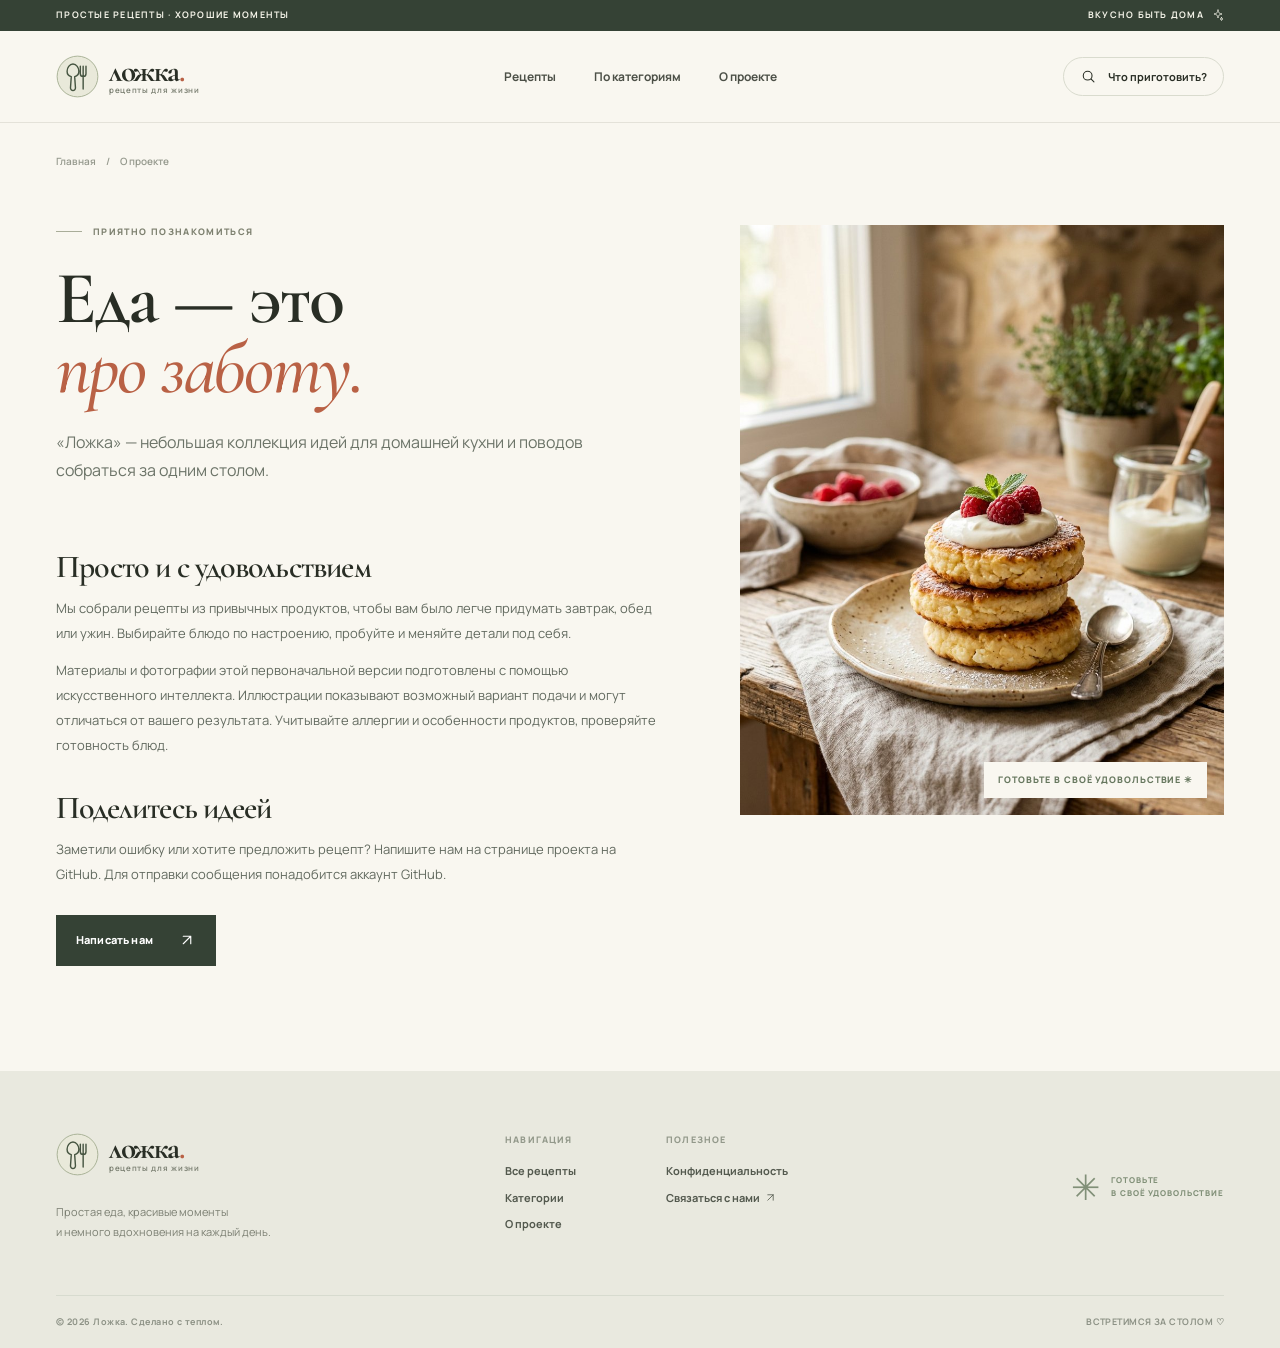
==== about.html @ 72c4e896 "Build home cooking recipe website Co-authored-by: arena-agent <297053741+arena-agent@users.noreply.g" ====
<!doctype html>
<html lang="ru" class="no-js">
<head>
  <meta charset="utf-8"><meta name="viewport" content="width=device-width, initial-scale=1">
  <title>О проекте — Ложка</title><meta name="description" content="Знакомьтесь с «Ложкой»: коллекцией простых идей для домашней кухни.">
  <meta name="theme-color" content="#f9f7f0"><link rel="canonical" href="https://denwot434536.github.io/about.html">
  <meta property="og:type" content="website"><meta property="og:locale" content="ru_RU"><meta property="og:site_name" content="Ложка">
  <meta property="og:title" content="О проекте — Ложка"><meta property="og:description" content="Знакомьтесь с «Ложкой»: коллекцией простых идей для домашней кухни."><meta property="og:url" content="https://denwot434536.github.io/about.html"><meta property="og:image" content="https://denwot434536.github.io/assets/images/pancakes.jpg">
  <meta name="twitter:card" content="summary_large_image"><link rel="icon" href="assets/favicon.svg" type="image/svg+xml">
  <link rel="stylesheet" href="assets/css/styles.css">
  <script>document.documentElement.classList.replace('no-js','js');</script>
  <script src="assets/js/main.js" defer></script>
</head>
<body><a class="skip-link" href="#main">Перейти к содержанию</a>
    <div class="announcement"><div class="shell announcement-inner"><span>ПРОСТЫЕ РЕЦЕПТЫ · ХОРОШИЕ МОМЕНТЫ</span><span>ВКУСНО БЫТЬ ДОМА <svg class="icon" viewBox="0 0 24 24" fill="none" stroke="currentColor" stroke-width="1.5" stroke-linecap="round" stroke-linejoin="round" aria-hidden="true"><path d="M12 2c.6 5.5 2.5 7.4 8 8-5.5.6-7.4 2.5-8 8-.6-5.5-2.5-7.4-8-8 5.5-.6 7.4-2.5 8-8ZM19 17c.2 2 1 2.8 3 3-2 .2-2.8 1-3 3-.2-2-1-2.8-3-3 2-.2 2.8-1 3-3Z"/></svg></span></div></div>
    <header class="site-header"><div class="shell header-inner">
      <a class="brand" href="index.html" aria-label="Ложка — на главную">
      <span class="brand-mark" aria-hidden="true"><svg viewBox="0 0 38 38" fill="none"><circle cx="19" cy="19" r="18"/><path d="M15 8c-3.1 0-5.2 3.3-5.2 6.3 0 2.9 1.6 4.3 3.7 4.8L12.8 29c-.1 1.4 1 2.3 2.2 2.3s2.3-.9 2.2-2.3l-.7-9.9c2.1-.5 3.7-1.9 3.7-4.8C20.2 11.3 18.1 8 15 8ZM24 10v20M21.5 10v6.5c0 1.6 1 2.5 2.5 2.5s2.5-.9 2.5-2.5V10" stroke="currentColor" stroke-width="1.25" stroke-linecap="round" stroke-linejoin="round"/></svg></span>
      <span class="brand-copy"><strong>ложка<span class="brand-dot">.</span></strong><small>рецепты для жизни</small></span>
    </a>
      <button class="menu-toggle" type="button" aria-label="Открыть меню" aria-expanded="false" aria-controls="site-nav"><svg class="icon" viewBox="0 0 24 24" fill="none" stroke="currentColor" stroke-width="1.5" stroke-linecap="round" stroke-linejoin="round" aria-hidden="true"><path d="M4 8h16M4 16h16"/></svg></button>
      <nav class="site-nav" id="site-nav" aria-label="Основная навигация">
        <a href="index.html#recipes">Рецепты</a><a href="index.html#categories">По категориям</a><a href="about.html">О проекте</a>
      </nav>
      <a class="header-search" href="index.html#recipes"><svg class="icon" viewBox="0 0 24 24" fill="none" stroke="currentColor" stroke-width="1.5" stroke-linecap="round" stroke-linejoin="round" aria-hidden="true"><circle cx="10.8" cy="10.8" r="6.2"/><path d="m15.5 15.5 4.2 4.2"/></svg> <span>Что приготовить?</span></a>
    </div></header>
<main id="main"><section class="simple-page shell"><div class="breadcrumbs"><a href="index.html">Главная</a><span>/</span><span>О проекте</span></div><div class="simple-layout"><div><div class="eyebrow"><span></span> ПРИЯТНО ПОЗНАКОМИТЬСЯ</div><h1>Еда — это<br><em>про заботу.</em></h1><p class="simple-lead">«Ложка» — небольшая коллекция идей для домашней кухни и поводов собраться за одним столом.</p><div class="prose"><h2>Просто и с удовольствием</h2><p>Мы собрали рецепты из привычных продуктов, чтобы вам было легче придумать завтрак, обед или ужин. Выбирайте блюдо по настроению, пробуйте и меняйте детали под себя.</p><p>Материалы и фотографии этой первоначальной версии подготовлены с помощью искусственного интеллекта. Иллюстрации показывают возможный вариант подачи и могут отличаться от вашего результата. Учитывайте аллергии и особенности продуктов, проверяйте готовность блюд.</p><h2>Поделитесь идеей</h2><p>Заметили ошибку или хотите предложить рецепт? Напишите нам на странице проекта на GitHub. Для отправки сообщения понадобится аккаунт GitHub.</p><a class="button button-dark" href="https://github.com/DenWot434536/denwot434536.github.io/issues" target="_blank" rel="noopener noreferrer">Написать нам <svg class="icon" viewBox="0 0 24 24" fill="none" stroke="currentColor" stroke-width="1.5" stroke-linecap="round" stroke-linejoin="round" aria-hidden="true"><path d="M7 17 17 7M7 7h10v10"/></svg></a></div></div><div class="simple-image"><img src="assets/images/pancakes.jpg" alt="Сырники с ягодами на уютном столе" width="928" height="1152"><span>ГОТОВЬТЕ В СВОЁ УДОВОЛЬСТВИЕ ✳</span></div></div></section></main>
<footer class="site-footer"><div class="shell">
      <div class="footer-main"><div class="footer-brand"><a class="brand" href="index.html" aria-label="Ложка — на главную">
      <span class="brand-mark" aria-hidden="true"><svg viewBox="0 0 38 38" fill="none"><circle cx="19" cy="19" r="18"/><path d="M15 8c-3.1 0-5.2 3.3-5.2 6.3 0 2.9 1.6 4.3 3.7 4.8L12.8 29c-.1 1.4 1 2.3 2.2 2.3s2.3-.9 2.2-2.3l-.7-9.9c2.1-.5 3.7-1.9 3.7-4.8C20.2 11.3 18.1 8 15 8ZM24 10v20M21.5 10v6.5c0 1.6 1 2.5 2.5 2.5s2.5-.9 2.5-2.5V10" stroke="currentColor" stroke-width="1.25" stroke-linecap="round" stroke-linejoin="round"/></svg></span>
      <span class="brand-copy"><strong>ложка<span class="brand-dot">.</span></strong><small>рецепты для жизни</small></span>
    </a><p>Простая еда, красивые моменты<br>и немного вдохновения на каждый день.</p></div>
      <div class="footer-links"><div><span class="footer-label">НАВИГАЦИЯ</span><a href="index.html#recipes">Все рецепты</a><a href="index.html#categories">Категории</a><a href="about.html">О проекте</a></div>
      <div><span class="footer-label">ПОЛЕЗНОЕ</span><a href="privacy.html">Конфиденциальность</a><a href="https://github.com/DenWot434536/denwot434536.github.io/issues" target="_blank" rel="noopener noreferrer">Связаться с нами <svg class="icon" viewBox="0 0 24 24" fill="none" stroke="currentColor" stroke-width="1.5" stroke-linecap="round" stroke-linejoin="round" aria-hidden="true"><path d="M7 17 17 7M7 7h10v10"/></svg></a></div></div>
      <div class="footer-note"><span class="footer-sun">✳</span><span>ГОТОВЬТЕ<br>В СВОЁ УДОВОЛЬСТВИЕ</span></div></div>
      <div class="footer-bottom"><span>© 2026 Ложка. Сделано с теплом.</span><span>ВСТРЕТИМСЯ ЗА СТОЛОМ ♡</span></div>
    </div></footer>
</body></html>
---- assets/css/styles.css ----
@font-face{font-family:Manrope;src:url('../fonts/manrope-cyrillic-wght-normal.woff2') format('woff2');font-style:normal;font-weight:200 800;font-display:swap;unicode-range:U+0400-045F,U+0490-0491,U+04B0-04B1,U+2116}
@font-face{font-family:Manrope;src:url('../fonts/manrope-latin-wght-normal.woff2') format('woff2');font-style:normal;font-weight:200 800;font-display:swap;unicode-range:U+0000-00FF,U+0131,U+0152-0153,U+02BB-02BC,U+02C6,U+02DA,U+02DC,U+0304,U+0308,U+0329,U+2000-206F,U+20AC,U+2122,U+2191,U+2193,U+2212,U+2215,U+FEFF,U+FFFD}
@font-face{font-family:Cormorant;src:url('../fonts/cormorant-garamond-cyrillic-wght-normal.woff2') format('woff2');font-style:normal;font-weight:300 700;font-display:swap;unicode-range:U+0400-045F,U+0490-0491,U+04B0-04B1,U+2116}
@font-face{font-family:Cormorant;src:url('../fonts/cormorant-garamond-latin-wght-normal.woff2') format('woff2');font-style:normal;font-weight:300 700;font-display:swap;unicode-range:U+0000-00FF,U+0131,U+0152-0153,U+02BB-02BC,U+02C6,U+02DA,U+02DC,U+0304,U+0308,U+0329,U+2000-206F,U+20AC,U+2122,U+2191,U+2193,U+2212,U+2215,U+FEFF,U+FFFD}
@font-face{font-family:Cormorant;src:url('../fonts/cormorant-garamond-cyrillic-wght-italic.woff2') format('woff2');font-style:italic;font-weight:300 700;font-display:swap;unicode-range:U+0400-045F,U+0490-0491,U+04B0-04B1,U+2116}
@font-face{font-family:Cormorant;src:url('../fonts/cormorant-garamond-latin-wght-italic.woff2') format('woff2');font-style:italic;font-weight:300 700;font-display:swap;unicode-range:U+0000-00FF,U+0131,U+0152-0153,U+02BB-02BC,U+02C6,U+02DA,U+02DC,U+0304,U+0308,U+0329,U+2000-206F,U+20AC,U+2122,U+2191,U+2193,U+2212,U+2215,U+FEFF,U+FFFD}
:root{--paper:#f9f7f0;--ink:#292e25;--muted:#6e7267;--olive:#465541;--olive-dark:#354235;--cream:#eeeae0;--rust:#b96145;--line:#deddd1;--serif:Cormorant,Georgia,serif;--sans:Manrope,Arial,sans-serif}
*{box-sizing:border-box}
html{scroll-behavior:smooth;scroll-padding-top:20px}
body{margin:0;background:var(--paper);color:var(--ink);font-family:var(--sans);-webkit-font-smoothing:antialiased;font-size:14px;line-height:1.6}
a{color:inherit;text-decoration:none}
button,input{font:inherit}
button{color:inherit}
img{display:block;max-width:100%;height:auto}
svg{display:block}
.icon{width:19px;height:19px;flex:none}
[hidden]{display:none!important}
:focus-visible{outline:3px solid #be6748;outline-offset:4px}
.shell{width:min(100% - 112px,1320px);margin-inline:auto}
.visually-hidden{position:absolute;width:1px;height:1px;padding:0;margin:-1px;overflow:hidden;clip:rect(0,0,0,0);white-space:nowrap;border:0}
.skip-link{position:fixed;top:8px;left:8px;z-index:100;background:#fff;color:#1f281f;padding:10px 15px;transform:translateY(-160%)}
.skip-link:focus{transform:translateY(0)}
.announcement{background:var(--olive-dark);color:#f5f4e9}
.announcement-inner{min-height:31px;display:flex;align-items:center;justify-content:space-between;font-size:9px;font-weight:700;letter-spacing:.14em}
.announcement-inner>span:last-child{display:flex;align-items:center;gap:8px}.announcement .icon{width:12px;height:12px}
.site-header{border-bottom:1px solid #e4e2d9;background:var(--paper)}
.header-inner{height:91px;display:grid;grid-template-columns:1fr auto 1fr;gap:40px;align-items:center;position:relative}
.brand{display:inline-flex;align-items:center;gap:10px;width:max-content;line-height:1;color:var(--ink)}
.brand-mark{width:43px;height:43px;color:var(--olive)}.brand-mark svg{width:100%;height:100%}.brand-mark circle{fill:#e9e9da;stroke:#a4ad91;stroke-width:.8}
.brand-copy{display:flex;flex-direction:column;gap:3px}.brand-copy strong{font:700 31px/.8 var(--serif);letter-spacing:-.045em}.brand-copy small{font-size:8px;letter-spacing:.085em;font-weight:600;color:#777c6e}.brand-dot{color:var(--rust)}
.site-nav{display:flex;align-items:center;gap:38px;font-size:12px;font-weight:700;color:#4c5047}.site-nav a,.text-link{transition:color .2s}.site-nav a:hover,.text-link:hover{color:var(--rust)}
.header-search{justify-self:end;display:flex;align-items:center;gap:11px;border:1px solid #d9dbce;padding:10px 16px;border-radius:30px;font-size:11px;font-weight:700;transition:border-color .2s,background .2s}.header-search:hover{border-color:#87937b;background:#f0f1e7}.header-search .icon{width:17px;height:17px}
.menu-toggle{display:none;border:0;background:transparent;padding:7px;cursor:pointer}.menu-toggle .icon{width:25px;height:25px}
.hero{display:grid;grid-template-columns:.9fr 1.1fr;gap:58px;align-items:stretch;padding-top:48px;padding-bottom:13px}
.hero-copy{padding:54px 0 16px;display:flex;flex-direction:column;align-items:flex-start}
.eyebrow{display:flex;align-items:center;gap:11px;color:#7d806f;font-size:9px;font-weight:800;letter-spacing:.15em;line-height:1.5}.eyebrow>span{width:26px;height:1px;background:#a9ad99;flex:none}
h1,h2,h3,p{margin-top:0}h1,h2,h3{font-family:var(--serif);font-weight:600;line-height:1.03;letter-spacing:-.025em}h1 em,h2 em{font-weight:500;color:var(--rust)}
.hero h1{font-size:clamp(64px,6.2vw,91px);line-height:.91;letter-spacing:-.045em;margin:26px 0 24px}.hero-description{color:#6d7165;font-size:14px;line-height:1.95;max-width:355px;margin:0}
.hero-actions{display:flex;align-items:center;gap:30px;margin-top:34px}.button{border:1px solid transparent;display:inline-flex;align-items:center;justify-content:center;gap:25px;min-height:51px;padding:13px 19px;font-size:11px;font-weight:800;letter-spacing:.015em;cursor:pointer;transition:background .2s,color .2s,border-color .2s}.button .icon{width:18px;height:18px}.button-dark{background:var(--olive-dark);color:#fff}.button-dark:hover{background:#53654b}.button-light{background:#f9f7ee;color:#344132}.button-light:hover{background:#fff}.button-outline{background:transparent;border-color:#8c9684;color:var(--olive-dark)}.button-outline:hover{background:var(--olive-dark);color:white}
.text-link{display:inline-flex;gap:7px;align-items:center;font-size:11px;font-weight:800}.text-link .icon{width:15px;height:15px}
.hero-caption{display:flex;align-items:center;gap:12px;margin-top:auto;padding-top:42px;color:#959b8b;font-size:8px;font-weight:800;letter-spacing:.13em;line-height:1.5}.caption-flower{font-size:34px;font-family:Georgia,serif;line-height:1;font-weight:400;color:#b4bba8}
.hero-media{height:570px;min-width:0;position:relative;overflow:hidden;background:#dad7c9}.hero-media>img{width:100%;height:100%;object-fit:cover;object-position:53% 50%}.hero-image-label{position:absolute;top:20px;right:20px;padding:9px 12px;background:#f9f7eee8;color:#565e50;font-size:9px;font-weight:800;letter-spacing:.11em}.hero-image-label span{color:#a17b62;margin-left:8px}
.hero-recipe{position:absolute;left:22px;bottom:22px;background:#f9f7f0;color:var(--ink);padding:20px 61px 21px 22px;min-width:272px;transition:background .2s}.hero-recipe:hover{background:#fff}.hero-recipe-kicker{display:block;color:#9b6c56;letter-spacing:.13em;font-size:9px;font-weight:800;margin-bottom:8px}.hero-recipe-kicker span{padding:0 4px;color:#b2b0a5}.hero-recipe strong{display:block;font:600 25px/1.03 var(--serif)}.hero-recipe-arrow{position:absolute;right:19px;bottom:22px;width:34px;height:34px;border:1px solid #d7dacd;border-radius:50%;display:grid;place-items:center}.hero-recipe-arrow .icon{width:16px;height:16px}
.section-space{padding-top:104px;padding-bottom:104px}.section-topline,.recipe-heading{display:flex;align-items:flex-end;justify-content:space-between;gap:30px}.section-topline h2,.recipe-heading h2{font-size:clamp(43px,4.2vw,62px);margin:14px 0 0}.section-topline>p,.recipe-heading>p{margin:0 0 4px;color:#7b7e71;font-size:12px;line-height:1.8}
.category-grid{display:grid;grid-template-columns:repeat(5,minmax(0,1fr));gap:12px;margin-top:30px}.category-tile{min-width:0;min-height:128px;background:#f0eee4;display:flex;align-items:center;gap:13px;position:relative;padding:19px 13px 19px 17px;transition:transform .2s,background .2s}.category-tile:hover{transform:translateY(-4px);background:#e8e9da}.category-lunch{background:#eeeae0}.category-dinner{background:#e9ece1}.category-salads{background:#eef0e4}.category-baking{background:#f1e9df}
.category-icon{width:47px;height:47px;border:1px solid #d0d3c4;border-radius:50%;color:#76866e;display:grid;place-items:center;flex:none}.category-icon .icon{width:22px;height:22px}.category-text{min-width:0;display:flex;flex-direction:column;gap:5px}.category-text strong{font:600 23px/1 var(--serif)}.category-text small{font-size:9px;color:#898b7e;line-height:1.4}.category-arrow{position:absolute;right:10px;top:12px;width:14px;height:14px;color:#9ca393}
.recipe-section{background:#f0efe7}.recipe-heading h2{line-height:.96}.recipe-heading>p{max-width:210px}.recipe-tools{margin-top:38px;display:flex;justify-content:space-between;align-items:center;gap:22px}.filter-list{display:flex;align-items:center;gap:7px;flex-wrap:wrap}.filter-button{background:transparent;border:1px solid #d2d4c8;border-radius:30px;padding:9px 14px;font-size:10px;font-weight:700;white-space:nowrap;cursor:pointer;transition:background .2s,color .2s,border-color .2s}.filter-button:hover{border-color:#87937d}.filter-button.is-active{background:var(--olive-dark);border-color:var(--olive-dark);color:#fff}
.search-field{height:40px;min-width:217px;display:flex;gap:8px;align-items:center;border-bottom:1px solid #a8ada0;color:#777e70}.search-field .icon{width:17px;height:17px}.search-field input{background:transparent;border:0;outline:0;min-width:0;width:100%;color:var(--ink);font-size:11px}.search-field input::placeholder{color:#878b80}.search-field:focus-within{border-color:var(--ink);box-shadow:0 1px 0 var(--ink)}
.results-line{display:flex;align-items:center;justify-content:space-between;gap:15px;margin:28px 0 18px;color:#92968a;font-size:9px;font-weight:800;letter-spacing:.12em;text-transform:uppercase}.results-line p{margin:0}
.recipe-grid{display:grid;grid-template-columns:repeat(3,minmax(0,1fr));gap:49px 24px}.recipe-card{min-width:0}.recipe-card-link{display:block}.recipe-image{aspect-ratio:1.27;position:relative;overflow:hidden;background:#deddd3}.recipe-image img{width:100%;height:100%;object-fit:cover;transition:transform .45s}.recipe-card-link:hover .recipe-image img{transform:scale(1.045)}.image-badge{position:absolute;top:15px;left:15px;background:#faf8f0;color:#59654f;padding:7px 11px;font-size:9px;font-weight:800;letter-spacing:.07em;text-transform:uppercase}.image-arrow{position:absolute;bottom:14px;right:14px;background:#f9f7f0;border-radius:50%;width:38px;height:38px;display:grid;place-items:center;transition:background .2s,color .2s}.recipe-card-link:hover .image-arrow{background:var(--olive-dark);color:white}.image-arrow .icon{width:17px;height:17px}
.recipe-card-body{padding:20px 2px 0}.card-meta{display:flex;align-items:center;gap:9px;color:#8a8e80;font-size:9px;font-weight:800;letter-spacing:.09em}.card-meta>span:first-child{display:flex;align-items:center;gap:5px}.card-meta .icon{width:14px;height:14px}.meta-dot{width:3px;height:3px;background:#adb0a3;border-radius:50%}.recipe-card h3{font-size:30px;margin:10px 0 8px;transition:color .2s}.recipe-card-link:hover h3{color:var(--rust)}.recipe-card p{max-width:360px;min-height:44px;color:#686e62;font-size:12px;line-height:1.8;margin:0}.card-read{display:flex;align-items:center;gap:8px;margin-top:16px;font-size:9px;font-weight:800;letter-spacing:.1em;color:#59664f}.card-read .icon{width:15px;height:15px}
.no-results{text-align:center;padding:60px 20px 25px}.no-results>span{font-size:35px;color:#a2ad91}.no-results h3{font-size:35px;margin:10px 0}.no-results p{color:var(--muted);margin-bottom:22px}.no-js .recipe-tools{display:none}.noscript-note{margin-top:25px;color:var(--muted)}
.about-strip-inner{background:#53654d;color:#f7f6ec;display:grid;grid-template-columns:1fr .58fr;gap:40px;align-items:center;padding:57px 60px;min-height:380px;overflow:hidden}.about-strip-copy{padding:10px 0}.eyebrow.light{color:#d6dbcd}.eyebrow.light>span{background:#bdc8b4}.about-strip h2{font-size:clamp(45px,4.4vw,66px);line-height:.95;margin:19px 0}.about-strip h2 em{color:#e6d1b4}.about-strip-copy>p{max-width:410px;color:#e2e7db;font-size:12px;line-height:1.9;margin-bottom:25px}.about-strip-image{position:relative;height:295px;max-width:400px;width:100%;justify-self:end}.about-strip-image img{width:100%;height:100%;object-fit:cover;object-position:center 53%}.about-strip-image span{position:absolute;right:-15px;bottom:-15px;background:#f9f7ef;color:#677761;font-size:9px;letter-spacing:.12em;font-weight:800;line-height:1.6;padding:15px 18px}
.site-footer{background:#e9e9df}.footer-main{display:grid;grid-template-columns:1fr 1.3fr auto;gap:60px;padding:62px 0 53px}.footer-brand p{margin:20px 0 0;color:#7b7f72;font-size:11px;line-height:1.8}.footer-links{display:flex;gap:90px}.footer-links>div{display:flex;flex-direction:column;align-items:flex-start;gap:9px}.footer-label{color:#92988a;font-size:9px;font-weight:800;letter-spacing:.12em;margin-bottom:6px}.footer-links a{display:flex;align-items:center;gap:4px;font-size:11px;font-weight:700;color:#53594e}.footer-links a:hover{color:var(--rust)}.footer-links .icon{width:13px;height:13px}.footer-note{display:flex;align-items:center;gap:10px;color:#819078;font-size:8px;font-weight:800;letter-spacing:.11em;line-height:1.6}.footer-sun{font-size:35px;line-height:1;font-weight:400}.footer-bottom{display:flex;justify-content:space-between;gap:20px;border-top:1px solid #d7dbcf;padding:19px 0;color:#8d9286;font-size:9px;font-weight:700;letter-spacing:.05em}
/* Recipe and information pages */
.breadcrumbs{display:flex;align-items:center;flex-wrap:wrap;gap:10px;color:#95998d;font-size:10px;font-weight:600;padding:30px 0}.breadcrumbs a:hover{color:var(--rust)}
.detail-intro{display:grid;grid-template-columns:1fr .9fr;gap:70px;align-items:center;padding:15px 0 75px}.detail-copy h1,.simple-page h1{font-size:clamp(55px,5.8vw,83px);line-height:.95;margin:24px 0;max-width:650px}.detail-copy>p{color:#74796b;max-width:440px;font-size:14px;line-height:1.9}.detail-meta{display:flex;gap:50px;margin:35px 0}.detail-meta>span{display:flex;align-items:center;gap:11px}.detail-meta .icon{width:25px;height:25px;color:#7d8f77}.detail-meta>span>span{display:flex;flex-direction:column;gap:3px}.detail-meta small{color:#979b8f;font-size:9px;font-weight:800;letter-spacing:.12em}.detail-meta strong{font-size:12px;font-weight:800}.print-button{background:transparent;border:0;padding:3px 0;color:#5d6c57;font-size:11px;font-weight:800;display:flex;align-items:center;gap:9px;cursor:pointer}.print-button:hover{color:var(--rust)}.print-button .icon{width:17px;height:17px}.no-js .print-button{display:none}
.detail-image{height:450px;position:relative;overflow:hidden}.detail-image img{width:100%;height:100%;object-fit:cover;object-position:center 52%}.detail-image>span,.simple-image>span{position:absolute;bottom:17px;right:17px;background:var(--paper);padding:11px 14px;color:#66775e;font-size:9px;font-weight:800;letter-spacing:.1em}
.recipe-content{display:grid;grid-template-columns:minmax(230px,.68fr) 1.32fr;align-items:start;gap:80px;border-top:1px solid var(--line);padding:65px 0 85px}.ingredients-card{background:#efeee4;padding:32px}.ingredients-kicker{font-size:9px;letter-spacing:.13em;font-weight:800;color:#899382}.ingredients-card h2,.directions h2{font-size:44px;margin:12px 0}.ingredients-card>p:not(.ingredients-hint){color:#8a8f82;font-size:11px;margin:0 0 25px}.ingredients-card ul{list-style:none;margin:0;padding:0}.ingredients-card li{border-top:1px solid #d9ddd0;padding:12px 0;color:#565c52;font-size:12px;line-height:1.6}.ingredients-card li label{display:flex;align-items:flex-start;gap:10px;cursor:pointer}.ingredients-card input{width:15px;height:15px;accent-color:var(--olive);margin:2px 0 0;flex:none}.ingredients-card input:checked+span{text-decoration:line-through;color:#969b90}.ingredients-hint{font-size:10px;color:#91978a;line-height:1.6;margin:17px 0 0}.directions h2{font-size:52px;margin:13px 0 20px}.recipe-intro{font-size:13px;line-height:1.9;color:#6d7267;margin:0 0 24px}.steps{list-style:none;margin:0;padding:0}.steps li{border-top:1px solid var(--line);display:grid;grid-template-columns:55px 1fr;gap:12px;padding:22px 0}.step-number{color:#b27052;font:600 28px/.95 var(--serif)}.steps p{font-size:14px;line-height:1.9;color:#555b51;margin:0}.tip-box{background:#e8ecdf;display:flex;gap:18px;padding:22px;margin-top:17px}.tip-icon{font-size:28px;line-height:1;color:#849876}.tip-box strong{font:600 23px var(--serif)}.tip-box p{font-size:12px;line-height:1.8;color:#697365;margin:5px 0 0}.photo-note{font-size:10px;line-height:1.7;color:#898e82;margin:24px 0 0}.detail-bottom{border-top:1px solid var(--line);display:flex;align-items:center;justify-content:space-between;gap:25px;padding:50px 0 85px}.detail-bottom>div>span,.detail-bottom a>span{font-size:9px;font-weight:800;letter-spacing:.13em;color:#93988a}.detail-bottom h2{font-size:43px;margin:12px 0 0}.detail-bottom a{border:1px solid #d2d8c9;padding:18px 20px;min-width:300px;display:grid;grid-template-columns:1fr auto;gap:5px 25px;align-items:center}.detail-bottom a:hover{background:#efefe5}.detail-bottom a>span{grid-column:1}.detail-bottom a strong{font:600 24px var(--serif);grid-column:1}.detail-bottom a .icon{grid-column:2;grid-row:1/3}
.simple-page{padding-bottom:105px}.simple-layout{display:grid;grid-template-columns:1fr .8fr;gap:80px;padding-top:26px}.simple-lead{font-size:16px;line-height:1.8;color:#6c7468;max-width:580px}.prose{max-width:660px;padding-top:15px}.prose h2{font-size:32px;margin:35px 0 12px}.prose p{font-size:13px;line-height:1.9;color:#626a5f}.prose p a{text-decoration:underline;text-underline-offset:3px}.prose .button{margin-top:15px}.simple-image{position:relative;height:590px;overflow:hidden}.simple-image img{width:100%;height:100%;object-fit:cover}.policy-content{max-width:760px;padding-top:30px}.policy-content h1{font-size:clamp(51px,5.5vw,76px)}
@media(max-width:1150px){.shell{width:min(100% - 72px,1320px)}.hero{gap:35px}.hero h1{font-size:clamp(64px,7vw,84px)}.category-grid{gap:8px}.category-tile{padding:16px 10px;gap:9px}.category-icon{width:39px;height:39px}.category-text strong{font-size:21px}.category-text small{font-size:8px}.recipe-tools{align-items:flex-end}.footer-links{gap:45px}.recipe-content{gap:50px}}
@media(max-width:850px){.shell{width:calc(100% - 48px)}.header-inner{gap:20px}.site-nav{gap:20px}.header-search{padding:9px}.header-search span{display:none}.hero{gap:25px;grid-template-columns:1fr 1fr;padding-top:32px}.hero-copy{padding-top:38px}.hero h1{font-size:clamp(57px,8vw,70px)}.hero-media{height:500px}.hero-actions{gap:18px}.section-space{padding-top:78px;padding-bottom:78px}.category-grid{grid-template-columns:repeat(3,minmax(0,1fr))}.category-tile{min-height:100px;padding:16px}.category-text small{font-size:9px}.recipe-tools{display:block}.search-field{margin-top:18px;max-width:300px}.recipe-grid{grid-template-columns:repeat(2,minmax(0,1fr))}.footer-main{grid-template-columns:1fr 1fr}.footer-note{display:none}.footer-links{gap:35px}.detail-intro{gap:35px}.detail-image{height:400px}.recipe-content{grid-template-columns:1fr 1.4fr;gap:30px}.ingredients-card{padding:25px}.simple-layout{gap:35px}.simple-image{height:500px}}
@media(max-width:600px){.shell{width:calc(100% - 36px)}.announcement-inner{min-height:28px;font-size:8px;letter-spacing:.08em}.announcement-inner>span:last-child{display:none}.header-inner{height:auto;min-height:73px;display:flex;justify-content:space-between;gap:14px;flex-wrap:wrap}.brand-mark{width:39px;height:39px}.brand-copy strong{font-size:28px}.js .menu-toggle{display:block;margin-left:auto}.header-search{display:none}.site-nav{gap:0}.js .site-nav{display:none;position:absolute;z-index:20;top:100%;left:-18px;right:-18px;background:var(--paper);border-bottom:1px solid var(--line);padding:5px 18px 13px;box-shadow:0 12px 16px #343a2e0d}.js .site-nav.is-open{display:flex;flex-direction:column;align-items:stretch}.js .site-nav a{padding:12px 3px;border-top:1px solid #ebeae2}.no-js .site-nav{width:100%;order:3;justify-content:space-between;padding-bottom:14px;gap:10px;font-size:11px}.hero{display:flex;flex-direction:column;gap:28px;padding-top:32px;padding-bottom:0}.hero-copy{padding:5px 0 0}.hero h1{font-size:clamp(58px,13vw,77px);margin:20px 0}.hero-description{max-width:350px;font-size:13px;line-height:1.8}.hero-actions{margin-top:25px}.hero-caption{display:none}.hero-media{height:370px}.hero-image-label{top:14px;right:14px}.hero-recipe{left:14px;bottom:14px;min-width:0;width:calc(100% - 28px);max-width:295px;padding:15px 60px 16px 16px}.hero-recipe strong{font-size:23px}.hero-recipe-arrow{bottom:17px}.section-space{padding-top:64px;padding-bottom:64px}.section-topline,.recipe-heading{align-items:flex-start}.section-topline h2,.recipe-heading h2{font-size:43px}.section-topline>p{display:none}.category-grid{grid-template-columns:repeat(2,minmax(0,1fr));gap:8px;margin-top:24px}.category-tile{min-height:85px;padding:12px}.category-icon{width:38px;height:38px}.category-text strong{font-size:20px}.category-text small{font-size:8px}.category-arrow{right:7px;top:8px}.recipe-heading{display:block}.recipe-heading>p{margin:17px 0 0;max-width:300px}.recipe-tools{margin-top:25px}.filter-list{flex-wrap:nowrap;overflow-x:auto;margin-right:-18px;padding:1px 18px 9px 1px;scrollbar-width:thin}.filter-button{flex:none}.search-field{max-width:none;margin-top:12px}.results-line{margin-top:23px}.results-line>span{font-size:8px}.recipe-grid{gap:30px 12px}.recipe-image{aspect-ratio:.86}.recipe-card-body{padding-top:13px}.image-badge{top:9px;left:9px;padding:5px 8px;font-size:8px}.image-arrow{width:30px;height:30px;right:9px;bottom:9px}.image-arrow .icon{width:15px;height:15px}.card-meta{font-size:8px;gap:5px;letter-spacing:.04em}.card-meta .icon{width:12px;height:12px}.recipe-card h3{font-size:23px;line-height:1;margin:8px 0 7px}.recipe-card p{font-size:11px;min-height:0;line-height:1.65}.card-read{font-size:8px;margin-top:12px;gap:5px}.about-strip-inner{grid-template-columns:1fr;gap:30px;padding:31px 25px 35px}.about-strip h2{font-size:45px}.about-strip-copy>p{font-size:12px}.about-strip-image{height:230px;max-width:none}.about-strip-image span{right:-8px;bottom:-10px}.footer-main{grid-template-columns:1fr;gap:32px;padding:48px 0 40px}.footer-links{justify-content:space-between;gap:25px}.footer-bottom{font-size:8px}.footer-bottom>span:last-child{display:none}.breadcrumbs{padding:22px 0;font-size:9px}.detail-intro{display:flex;flex-direction:column;align-items:stretch;gap:27px;padding:10px 0 40px}.detail-copy h1,.simple-page h1{font-size:55px;margin:18px 0}.detail-copy>p,.simple-lead{font-size:13px}.detail-meta{margin:25px 0;gap:30px}.detail-image{height:330px}.recipe-content{display:flex;flex-direction:column;gap:38px;padding:35px 0 50px}.ingredients-card{width:100%}.directions h2{font-size:45px}.steps li{grid-template-columns:40px 1fr;gap:8px;padding:19px 0}.steps p{font-size:13px}.detail-bottom{align-items:flex-start;flex-direction:column;padding:40px 0 65px}.detail-bottom a{width:100%;min-width:0}.simple-page{padding-bottom:70px}.simple-layout{display:flex;flex-direction:column;gap:35px;padding-top:15px}.simple-image{height:350px}.simple-page h1{font-size:54px}.policy-content{padding-top:20px}.policy-content h1{font-size:45px}}
@media(max-width:350px){.shell{width:calc(100% - 28px)}.hero h1{font-size:56px}.hero-actions{gap:12px}.button{gap:13px;padding:12px 14px}.category-text small{display:none}.filter-list{margin-right:-14px;padding-right:14px}.recipe-card h3{font-size:21px}.card-read{letter-spacing:0}.results-line>span{display:none}}
@media(prefers-reduced-motion:reduce){html{scroll-behavior:auto}*,*::before,*::after{transition-duration:.01ms!important;animation-duration:.01ms!important;animation-iteration-count:1!important}}
@media print{.announcement,.site-header,.site-footer,.breadcrumbs,.print-button,.detail-image,.detail-bottom,.photo-note{display:none!important}.shell{width:100%}.detail-intro{display:block;padding:0 0 20px}.detail-copy h1{font-size:34px;margin:0 0 10px}.detail-meta{margin:15px 0}.recipe-content{display:block;padding:15px 0;border:0}.ingredients-card{background:#fff;padding:0 0 20px}.ingredients-card h2,.directions h2{font-size:26px}.ingredients-card li{padding:5px 0}.steps li{padding:8px 0}.tip-box{background:#fff;border:1px solid #bbb;break-inside:avoid}body{font-size:11px}}
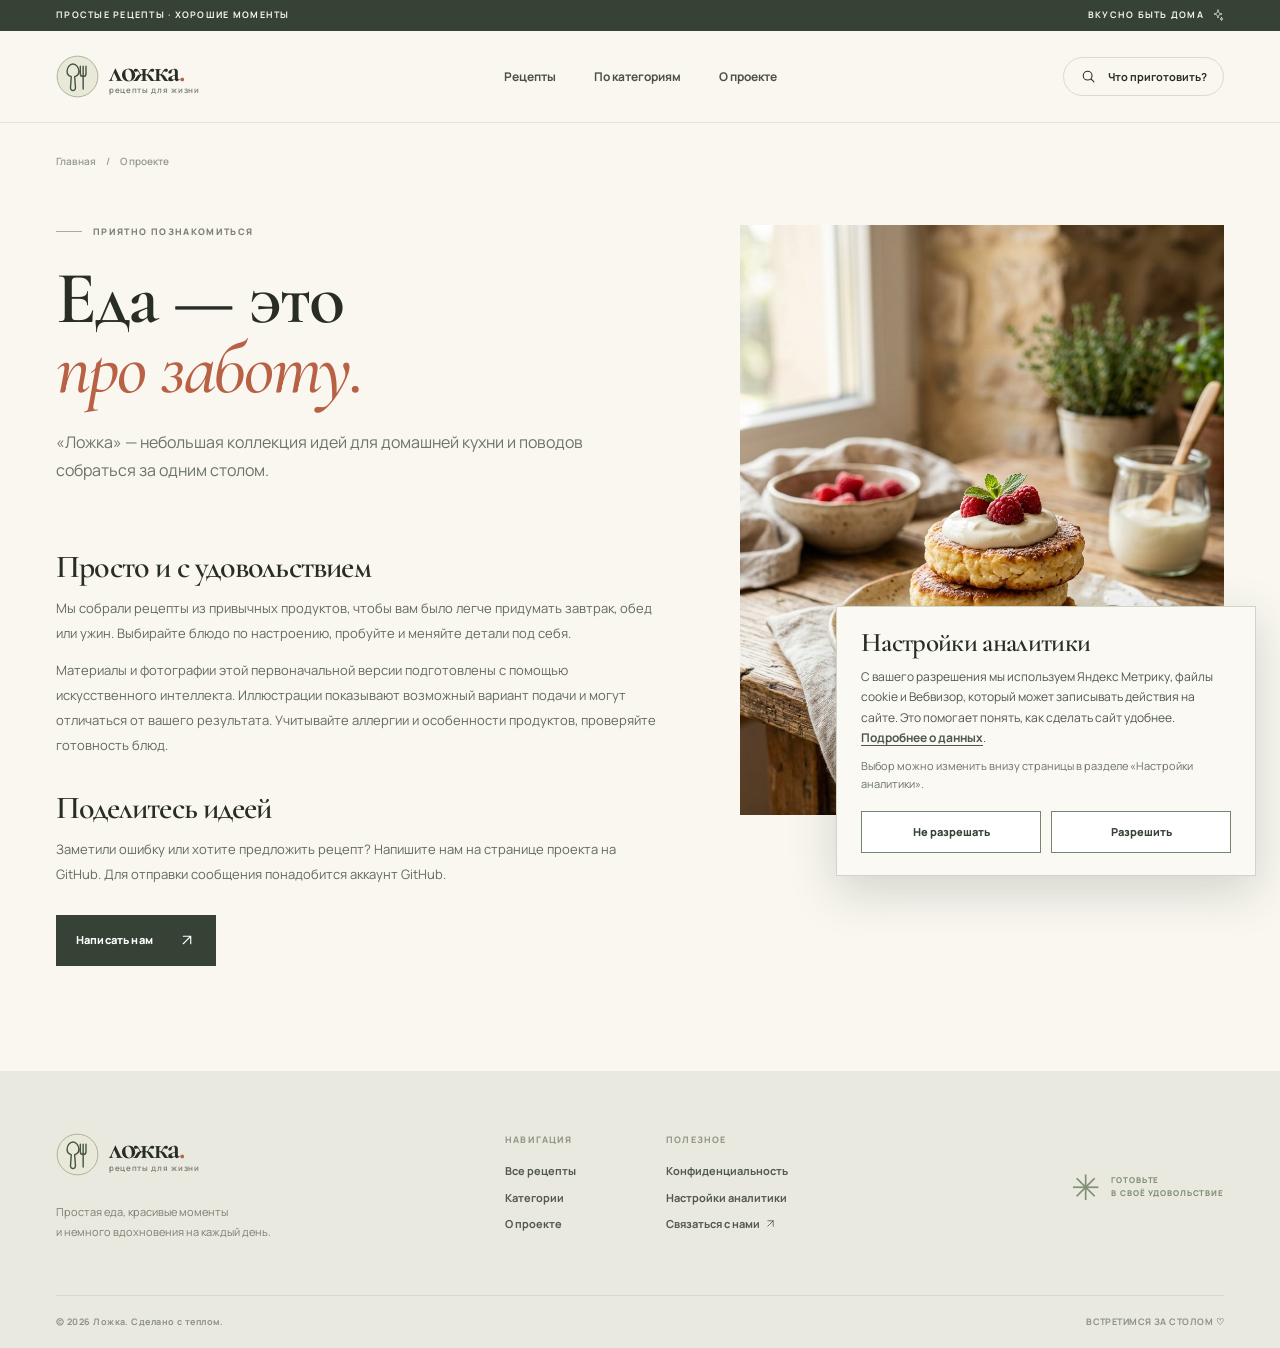
==== commit 0cb03b52: "Add consent-based Yandex Metrica counter Co-authored-by: arena-agent <297053741+arena-agent@users.no" ====
--- a/about.html
+++ b/about.html
@@ -9,6 +9,7 @@
   <meta name="twitter:card" content="summary_large_image"><link rel="icon" href="assets/favicon.svg" type="image/svg+xml">
   <link rel="stylesheet" href="assets/css/styles.css">
   <script>document.documentElement.classList.replace('no-js','js');</script>
+  <script src="assets/js/analytics.js" defer></script>
   <script src="assets/js/main.js" defer></script>
 </head>
 <body><a class="skip-link" href="#main">Перейти к содержанию</a>
@@ -31,8 +32,14 @@
       <span class="brand-copy"><strong>ложка<span class="brand-dot">.</span></strong><small>рецепты для жизни</small></span>
     </a><p>Простая еда, красивые моменты<br>и немного вдохновения на каждый день.</p></div>
       <div class="footer-links"><div><span class="footer-label">НАВИГАЦИЯ</span><a href="index.html#recipes">Все рецепты</a><a href="index.html#categories">Категории</a><a href="about.html">О проекте</a></div>
-      <div><span class="footer-label">ПОЛЕЗНОЕ</span><a href="privacy.html">Конфиденциальность</a><a href="https://github.com/DenWot434536/denwot434536.github.io/issues" target="_blank" rel="noopener noreferrer">Связаться с нами <svg class="icon" viewBox="0 0 24 24" fill="none" stroke="currentColor" stroke-width="1.5" stroke-linecap="round" stroke-linejoin="round" aria-hidden="true"><path d="M7 17 17 7M7 7h10v10"/></svg></a></div></div>
+      <div><span class="footer-label">ПОЛЕЗНОЕ</span><a href="privacy.html">Конфиденциальность</a><button class="privacy-settings" type="button" data-consent-open>Настройки аналитики</button><a href="https://github.com/DenWot434536/denwot434536.github.io/issues" target="_blank" rel="noopener noreferrer">Связаться с нами <svg class="icon" viewBox="0 0 24 24" fill="none" stroke="currentColor" stroke-width="1.5" stroke-linecap="round" stroke-linejoin="round" aria-hidden="true"><path d="M7 17 17 7M7 7h10v10"/></svg></a></div></div>
       <div class="footer-note"><span class="footer-sun">✳</span><span>ГОТОВЬТЕ<br>В СВОЁ УДОВОЛЬСТВИЕ</span></div></div>
       <div class="footer-bottom"><span>© 2026 Ложка. Сделано с теплом.</span><span>ВСТРЕТИМСЯ ЗА СТОЛОМ ♡</span></div>
     </div></footer>
+<section class="consent-banner" id="consent-banner" role="region" aria-labelledby="consent-title" aria-describedby="consent-description" aria-live="polite" hidden>
+      <h2 id="consent-title" tabindex="-1">Настройки аналитики</h2>
+      <p id="consent-description">С вашего разрешения мы используем Яндекс Метрику, файлы cookie и Вебвизор, который может записывать действия на сайте. Это помогает понять, как сделать сайт удобнее. <a href="privacy.html">Подробнее о данных</a>.</p>
+      <p class="consent-hint">Выбор можно изменить внизу страницы в разделе «Настройки аналитики».</p>
+      <div class="consent-actions"><button class="consent-button" type="button" data-consent-deny>Не разрешать</button><button class="consent-button" type="button" data-consent-accept>Разрешить</button></div>
+    </section>
 </body></html>
--- a/assets/css/styles.css
+++ b/assets/css/styles.css
@@ -64,3 +64,19 @@
 @media(max-width:350px){.shell{width:calc(100% - 28px)}.hero h1{font-size:56px}.hero-actions{gap:12px}.button{gap:13px;padding:12px 14px}.category-text small{display:none}.filter-list{margin-right:-14px;padding-right:14px}.recipe-card h3{font-size:21px}.card-read{letter-spacing:0}.results-line>span{display:none}}
 @media(prefers-reduced-motion:reduce){html{scroll-behavior:auto}*,*::before,*::after{transition-duration:.01ms!important;animation-duration:.01ms!important;animation-iteration-count:1!important}}
 @media print{.announcement,.site-header,.site-footer,.breadcrumbs,.print-button,.detail-image,.detail-bottom,.photo-note{display:none!important}.shell{width:100%}.detail-intro{display:block;padding:0 0 20px}.detail-copy h1{font-size:34px;margin:0 0 10px}.detail-meta{margin:15px 0}.recipe-content{display:block;padding:15px 0;border:0}.ingredients-card{background:#fff;padding:0 0 20px}.ingredients-card h2,.directions h2{font-size:26px}.ingredients-card li{padding:5px 0}.steps li{padding:8px 0}.tip-box{background:#fff;border:1px solid #bbb;break-inside:avoid}body{font-size:11px}}
+
+/* Optional analytics: the banner is hidden until the consent script runs. */
+.privacy-settings{border:0;padding:0;background:transparent;color:#53594e;font:700 11px/1.6 var(--sans);text-align:left;cursor:pointer}
+.privacy-settings:hover{color:var(--rust)}
+.privacy-settings-inline{margin:4px 0 0;font-size:13px;text-decoration:underline;text-underline-offset:3px}
+.no-js .privacy-settings{display:none}
+.consent-banner{position:fixed;z-index:80;right:24px;bottom:24px;width:min(420px,calc(100% - 48px));max-height:calc(100vh - 48px);max-height:calc(100dvh - 48px);overflow:auto;background:#faf9f3;border:1px solid #d0d5c7;box-shadow:0 15px 45px #30382b30;padding:22px 24px;color:var(--ink)}
+.consent-banner h2{font-size:27px;line-height:1.05;margin:0 0 10px}
+.consent-banner p{font-size:12px;line-height:1.7;color:#4f574a;margin:0}
+.consent-banner p a{text-decoration:underline;text-underline-offset:3px;font-weight:700}
+.consent-banner .consent-hint{font-size:11px;color:#697265;margin-top:8px}
+.consent-actions{display:grid;grid-template-columns:1fr 1fr;gap:10px;margin-top:17px}
+.consent-button{min-height:42px;padding:9px 12px;background:#fff;border:1px solid #78846e;color:#354235;font-size:11px;font-weight:800;cursor:pointer;transition:background .2s,color .2s}
+.consent-button:hover{background:var(--olive-dark);color:#fff}
+@media(max-width:600px){.consent-banner{right:12px;bottom:12px;width:calc(100% - 24px);max-height:calc(100vh - 24px);max-height:calc(100dvh - 24px);padding:18px}.consent-banner h2{font-size:25px}}
+@media print{.consent-banner,.privacy-settings{display:none!important}}
